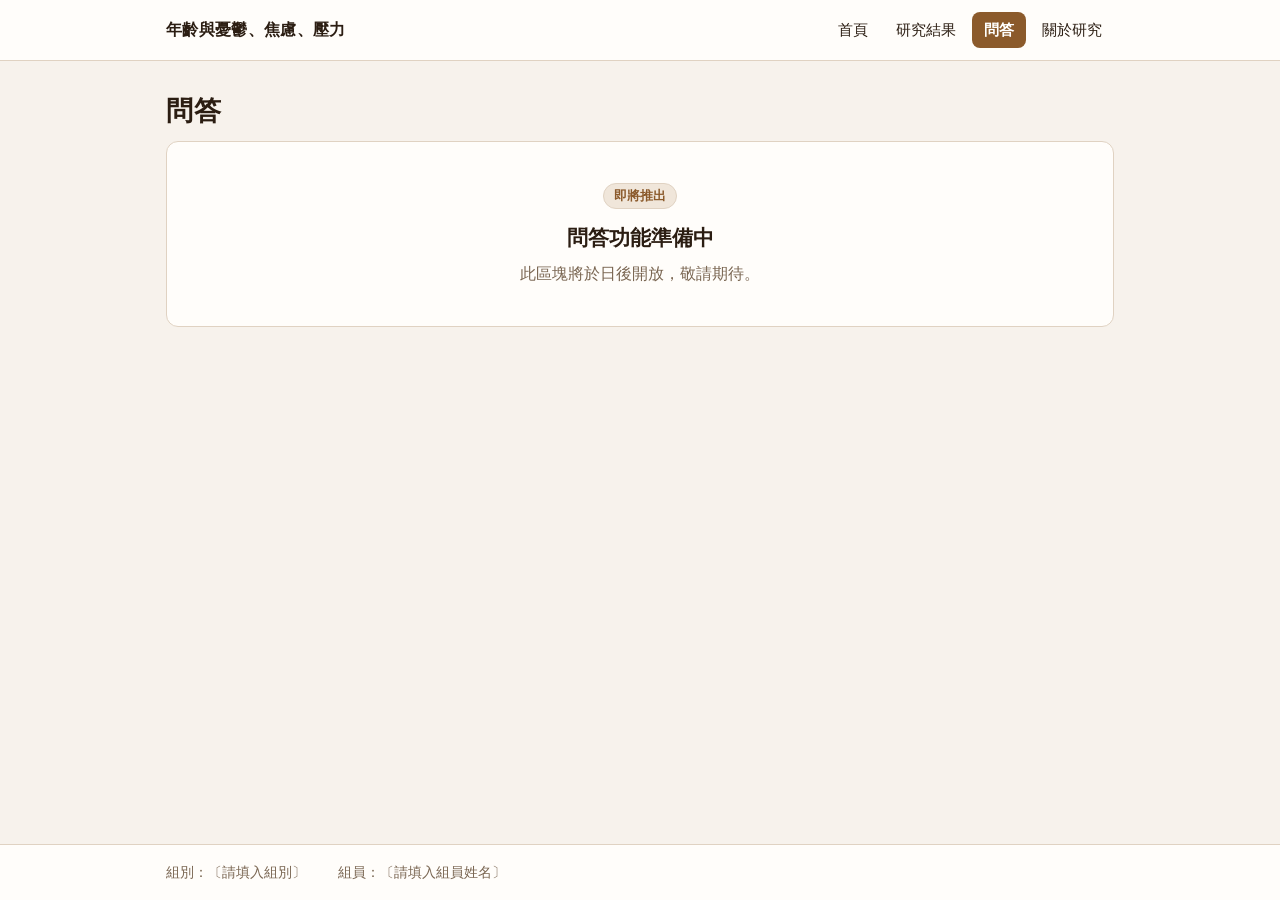
==== ask.html @ e364b39c "網站改成多分頁" ====
<!DOCTYPE html>
<html lang="zh-Hant">
<head>
<meta charset="UTF-8">
<meta name="viewport" content="width=device-width, initial-scale=1">
<title>問答｜年齡與憂鬱、焦慮、壓力的關係</title>
<link rel="stylesheet" href="style.css">
</head>
<body>
<header class="site-header">
  <div class="wrap">
    <a class="brand" href="index.html">年齡與憂鬱、焦慮、壓力</a>
    <nav aria-label="主選單"><a href="index.html">首頁</a><a href="results.html">研究結果</a><a href="ask.html" aria-current="page">問答</a><a href="about.html">關於研究</a></nav>
  </div>
</header>
<main class="page">
  <h1>問答</h1>
  <section class="card soon" aria-labelledby="soonTitle">
    <span class="badge">即將推出</span>
    <h2 id="soonTitle">問答功能準備中</h2>
    <p>此區塊將於日後開放，敬請期待。</p>
  </section>
</main>
<footer class="site-footer">
  <div class="wrap">
    <span>組別：〔請填入組別〕</span>
    <span>組員：〔請填入組員姓名〕</span>
  </div>
</footer>
</body>
</html>
---- style.css ----
:root{
    --bg:#f7f2ec; --card:#fffdfa; --fg:#2b1d12; --muted:#7a6652; --line:#e0d2c2; --grid:#f0e6da;
    --accent:#8b5a2b; --accent-fg:#ffffff; --tip-bg:#2b1d12; --tip-fg:#ffffff;
    --s1:#5b3513; --s2:#a5672f; --s3:#c99560;
    --l0:#f1e4d3; --l1:#dcc09a; --l2:#c19a6b; --l3:#8b5a2b; --l4:#4a2c14;
  }
  @media (prefers-color-scheme: dark){
    :root{
      --bg:#1a1512; --card:#231c17; --fg:#efe6dc; --muted:#b3a190; --line:#4a3d33; --grid:#342b24;
      --accent:#c19a6b; --accent-fg:#1a1512; --tip-bg:#f1e6d8; --tip-fg:#2b1d12;
      --s1:#a77547; --s2:#cf9c66; --s3:#ecd0ac;
      --l4:#6b3f1c;
    }
  }
  *{box-sizing:border-box}
  html{-webkit-text-size-adjust:100%}
  body{
    margin:0; background:var(--bg); color:var(--fg);
    font-family:-apple-system,BlinkMacSystemFont,"Segoe UI","Noto Sans TC","PingFang TC","Microsoft JhengHei",sans-serif;
    line-height:1.6;
  }
  .page{max-width:980px; margin:0 auto; padding:28px 16px 56px}
  h1{font-size:1.7rem; margin:0 0 8px; letter-spacing:.02em}
  .lead{margin:0 0 22px; color:var(--muted)}
  .card{background:var(--card); border:1px solid var(--line); border-radius:12px; padding:18px 18px 20px; margin-bottom:18px}
  h2{font-size:1.1rem; margin:0 0 4px}
  .sub{margin:0 0 14px; color:var(--muted); font-size:.9rem}

  /* ===== 版面：導覽列與頁尾 ===== */
  body{min-height:100vh; display:flex; flex-direction:column}
  main.page{flex:1; width:100%}
  .wrap{max-width:980px; margin:0 auto; padding:12px 16px; display:flex; flex-wrap:wrap; gap:8px 20px; align-items:center; justify-content:space-between}
  .site-header{background:var(--card); border-bottom:1px solid var(--line)}
  .brand{font-weight:700; color:var(--fg); text-decoration:none; letter-spacing:.02em}
  .site-header nav{display:flex; flex-wrap:wrap; gap:4px}
  .site-header nav a{padding:6px 12px; border-radius:8px; color:var(--fg); text-decoration:none; font-size:.95rem}
  .site-header nav a:hover{background:var(--grid)}
  .site-header nav a[aria-current="page"]{background:var(--accent); color:var(--accent-fg); font-weight:600}
  .site-header a:focus-visible, .site-footer a:focus-visible, a.entry:focus-visible{outline:2px solid var(--accent); outline-offset:2px}
  .site-footer{background:var(--card); border-top:1px solid var(--line); color:var(--muted); font-size:.9rem}
  .site-footer .wrap{justify-content:flex-start; gap:6px 32px; padding:16px}

  /* ===== 首頁 ===== */
  .intro{margin:0 0 22px; max-width:46em}
  .stats{display:grid; grid-template-columns:repeat(auto-fit,minmax(220px,1fr)); gap:14px; margin-bottom:26px}
  .stat{margin:0}
  .stat .label{color:var(--muted); font-size:.85rem; margin:0 0 4px}
  .stat .value{font-size:2rem; font-weight:700; line-height:1.2; color:var(--accent); font-variant-numeric:tabular-nums}
  .stat .value.small{font-size:1.1rem; line-height:1.7; color:var(--fg); font-weight:600}
  .stat .note{color:var(--muted); font-size:.82rem; margin:6px 0 0}
  .entries{display:grid; grid-template-columns:repeat(auto-fit,minmax(220px,1fr)); gap:14px}
  a.entry{display:block; text-decoration:none; color:var(--fg); margin:0; transition:border-color .15s}
  a.entry:hover{border-color:var(--accent)}
  a.entry h2{margin-bottom:6px}
  a.entry p{margin:0; color:var(--muted); font-size:.9rem}
  a.entry .go{display:inline-block; margin-top:10px; color:var(--accent); font-weight:600; font-size:.9rem}

  /* ===== 問答、關於 ===== */
  .badge{display:inline-block; padding:2px 10px; border-radius:999px; background:var(--grid); color:var(--accent); font-size:.8rem; font-weight:600; border:1px solid var(--line)}
  .soon{text-align:center; padding:40px 18px}
  .soon h2{font-size:1.3rem; margin:12px 0 6px}
  .soon p{margin:0; color:var(--muted)}
  .prose h2{margin:0 0 8px}
  .prose p, .prose li{font-size:.95rem}
  .prose p{margin:0 0 8px}
  .prose ul{margin:0; padding-left:1.2em}
  .prose li{margin:0 0 6px}
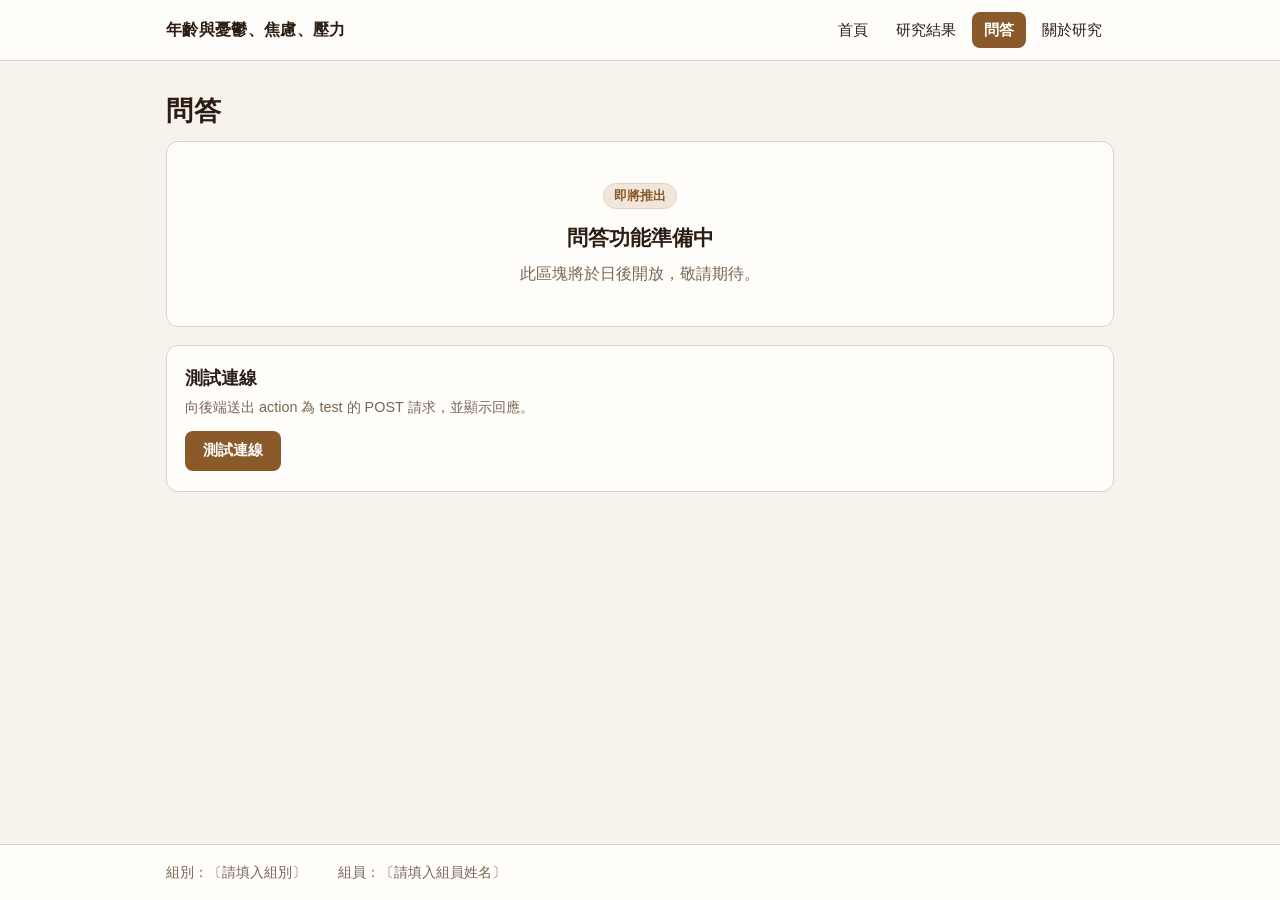
==== commit 50d03a29: "Update ask.html" ====
--- a/ask.html
+++ b/ask.html
@@ -5,6 +5,20 @@
 <meta name="viewport" content="width=device-width, initial-scale=1">
 <title>問答｜年齡與憂鬱、焦慮、壓力的關係</title>
 <link rel="stylesheet" href="style.css">
+<style>
+  .conn h2{margin:0 0 4px}
+  .conn .sub{margin:0 0 12px}
+  .conn button{
+    font:inherit; font-size:.92rem; font-weight:600; padding:8px 18px; border:0; border-radius:8px;
+    background:var(--accent); color:var(--accent-fg); cursor:pointer;
+  }
+  .conn button:disabled{opacity:.6; cursor:wait}
+  .conn button:focus-visible{outline:2px solid var(--accent); outline-offset:2px}
+  #connResult{margin:12px 0 0; padding:10px 12px; border:1px solid var(--line); border-radius:8px; background:var(--grid); font-size:.9rem; white-space:pre-wrap; word-break:break-word}
+  #connResult[hidden]{display:none}
+  #connResult.err{border-color:var(--accent)}
+  #connResult code{font-family:ui-monospace,Menlo,Consolas,monospace}
+</style>
 </head>
 <body>
 <header class="site-header">
@@ -20,6 +34,12 @@
     <h2 id="soonTitle">問答功能準備中</h2>
     <p>此區塊將於日後開放，敬請期待。</p>
   </section>
+  <section class="card conn" aria-labelledby="connTitle">
+    <h2 id="connTitle">測試連線</h2>
+    <p class="sub">向後端送出 action 為 test 的 POST 請求，並顯示回應。</p>
+    <button type="button" id="connBtn">測試連線</button>
+    <div id="connResult" role="status" aria-live="polite" hidden></div>
+  </section>
 </main>
 <footer class="site-footer">
   <div class="wrap">
@@ -27,5 +47,42 @@
     <span>組員：〔請填入組員姓名〕</span>
   </div>
 </footer>
+<script>
+const API_URL = 'https://dass-42.sharon6966188.workers.dev/';
+const btn = document.getElementById('connBtn');
+const out = document.getElementById('connResult');
+
+function show(text, isError) {
+  out.textContent = text;
+  out.className = isError ? 'err' : '';
+  out.hidden = false;
+}
+
+btn.addEventListener('click', async () => {
+  btn.disabled = true;
+  show('連線中…', false);
+  try {
+    const res = await fetch(API_URL, {
+      method: 'POST',
+      headers: { 'Content-Type': 'application/json' },
+      body: JSON.stringify({ action: 'test' })
+    });
+    const raw = await res.text();
+    let data = null;
+    try { data = JSON.parse(raw); } catch (e) { /* 回應不是 JSON */ }
+
+    if (res.ok) {
+      show('連線成功（狀態碼 ' + res.status + '）\n回應：' + (data !== null ? JSON.stringify(data) : raw), false);
+    } else {
+      const msg = (data && data.error) ? data.error : (raw || '沒有回應內容');
+      show('連線失敗（狀態碼 ' + res.status + '）\n錯誤訊息：' + msg, true);
+    }
+  } catch (err) {
+    show('連線失敗：無法連到後端。請確認網路連線、後端網址是否正確，以及後端是否已部署並允許此網站呼叫（CORS）。\n（' + err.message + '）', true);
+  } finally {
+    btn.disabled = false;
+  }
+});
+</script>
 </body>
 </html>
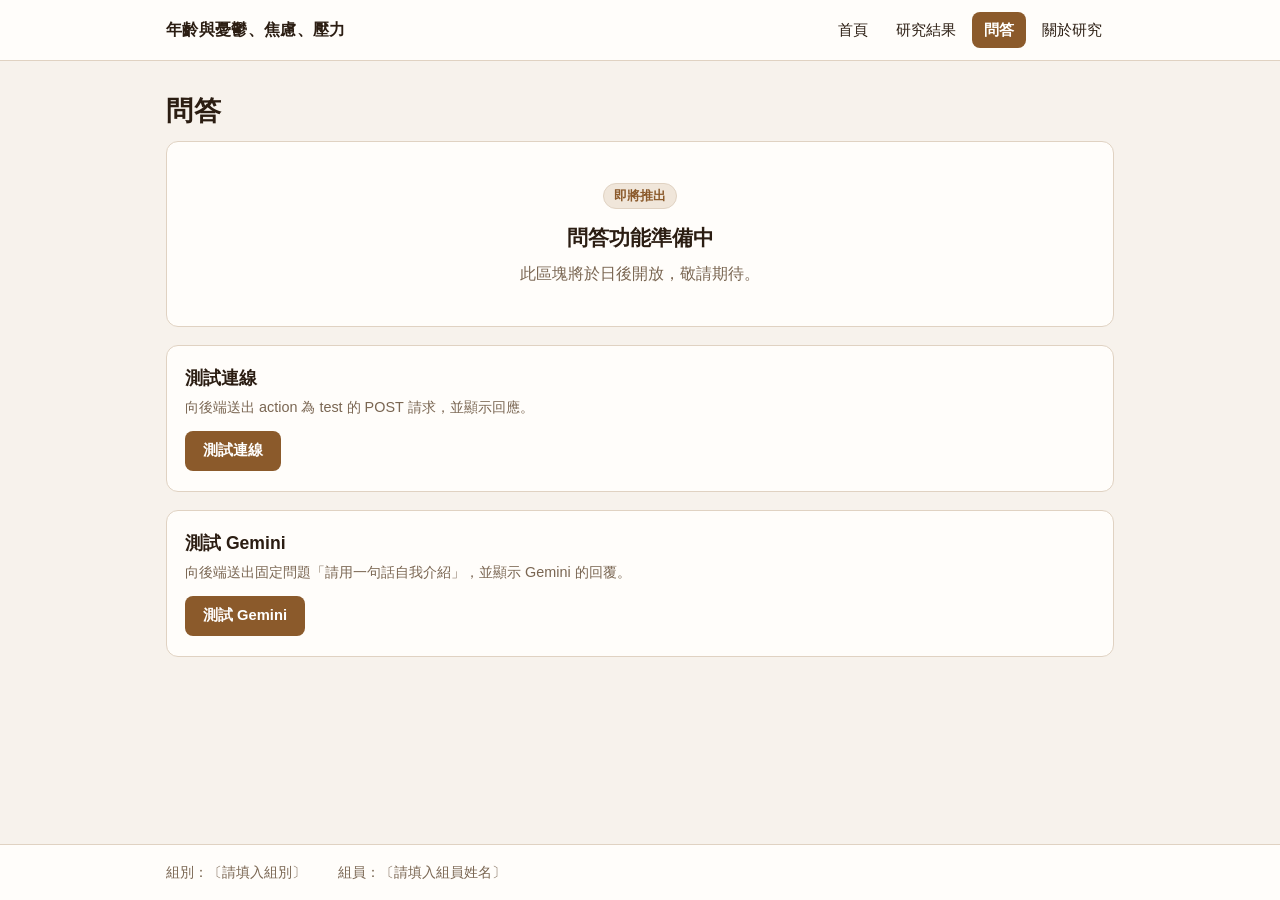
==== commit 71cafa56: "Update ask.html test Gemini API connection" ====
--- a/ask.html
+++ b/ask.html
@@ -14,10 +14,9 @@
   }
   .conn button:disabled{opacity:.6; cursor:wait}
   .conn button:focus-visible{outline:2px solid var(--accent); outline-offset:2px}
-  #connResult{margin:12px 0 0; padding:10px 12px; border:1px solid var(--line); border-radius:8px; background:var(--grid); font-size:.9rem; white-space:pre-wrap; word-break:break-word}
-  #connResult[hidden]{display:none}
-  #connResult.err{border-color:var(--accent)}
-  #connResult code{font-family:ui-monospace,Menlo,Consolas,monospace}
+  #connResult, #geminiResult{margin:12px 0 0; padding:10px 12px; border:1px solid var(--line); border-radius:8px; background:var(--grid); font-size:.9rem; white-space:pre-wrap; word-break:break-word}
+  #connResult[hidden], #geminiResult[hidden]{display:none}
+  #connResult.err, #geminiResult.err{border-color:var(--accent)}
 </style>
 </head>
 <body>
@@ -40,6 +39,13 @@
     <button type="button" id="connBtn">測試連線</button>
     <div id="connResult" role="status" aria-live="polite" hidden></div>
   </section>
+
+  <section class="card conn" aria-labelledby="geminiTitle">
+    <h2 id="geminiTitle">測試 Gemini</h2>
+    <p class="sub">向後端送出固定問題「請用一句話自我介紹」，並顯示 Gemini 的回覆。</p>
+    <button type="button" id="geminiBtn">測試 Gemini</button>
+    <div id="geminiResult" role="status" aria-live="polite" hidden></div>
+  </section>
 </main>
 <footer class="site-footer">
   <div class="wrap">
@@ -49,6 +55,23 @@
 </footer>
 <script>
 const API_URL = 'https://dass-42.sharon6966188.workers.dev/';
+
+// 對後端送出 POST（JSON），回傳狀態與解析後的內容
+async function callApi(payload) {
+  const res = await fetch(API_URL, {
+    method: 'POST',
+    headers: { 'Content-Type': 'application/json' },
+    body: JSON.stringify(payload)
+  });
+  const raw = await res.text();
+  let data = null;
+  try { data = JSON.parse(raw); } catch (e) { /* 回應不是 JSON */ }
+  return { res, raw, data };
+}
+
+const NETWORK_ERROR = '連線失敗：無法連到後端。請確認網路連線、後端網址是否正確，以及後端是否已部署並允許此網站呼叫（CORS）。';
+
+// ===== 測試連線 =====
 const btn = document.getElementById('connBtn');
 const out = document.getElementById('connResult');
 
@@ -62,15 +85,7 @@
   btn.disabled = true;
   show('連線中…', false);
   try {
-    const res = await fetch(API_URL, {
-      method: 'POST',
-      headers: { 'Content-Type': 'application/json' },
-      body: JSON.stringify({ action: 'test' })
-    });
-    const raw = await res.text();
-    let data = null;
-    try { data = JSON.parse(raw); } catch (e) { /* 回應不是 JSON */ }
-
+    const { res, raw, data } = await callApi({ action: 'test' });
     if (res.ok) {
       show('連線成功（狀態碼 ' + res.status + '）\n回應：' + (data !== null ? JSON.stringify(data) : raw), false);
     } else {
@@ -78,9 +93,37 @@
       show('連線失敗（狀態碼 ' + res.status + '）\n錯誤訊息：' + msg, true);
     }
   } catch (err) {
-    show('連線失敗：無法連到後端。請確認網路連線、後端網址是否正確，以及後端是否已部署並允許此網站呼叫（CORS）。\n（' + err.message + '）', true);
+    show(NETWORK_ERROR + '\n（' + err.message + '）', true);
   } finally {
     btn.disabled = false;
+  }
+});
+
+// ===== 測試 Gemini =====
+const gBtn = document.getElementById('geminiBtn');
+const gOut = document.getElementById('geminiResult');
+
+function gShow(text, isError) {
+  gOut.textContent = text;
+  gOut.className = isError ? 'err' : '';
+  gOut.hidden = false;
+}
+
+gBtn.addEventListener('click', async () => {
+  gBtn.disabled = true;
+  gShow('等待 Gemini 回覆中…', false);
+  try {
+    const { res, raw, data } = await callApi({ action: 'ask', question: '請用一句話自我介紹' });
+    if (res.ok && data && typeof data.answer === 'string') {
+      gShow(data.answer, false);
+    } else {
+      const msg = (data && data.error) ? data.error : (raw || '沒有回應內容');
+      gShow('呼叫失敗（狀態碼 ' + res.status + '）\n錯誤訊息：' + msg, true);
+    }
+  } catch (err) {
+    gShow(NETWORK_ERROR + '\n（' + err.message + '）', true);
+  } finally {
+    gBtn.disabled = false;
   }
 });
 </script>
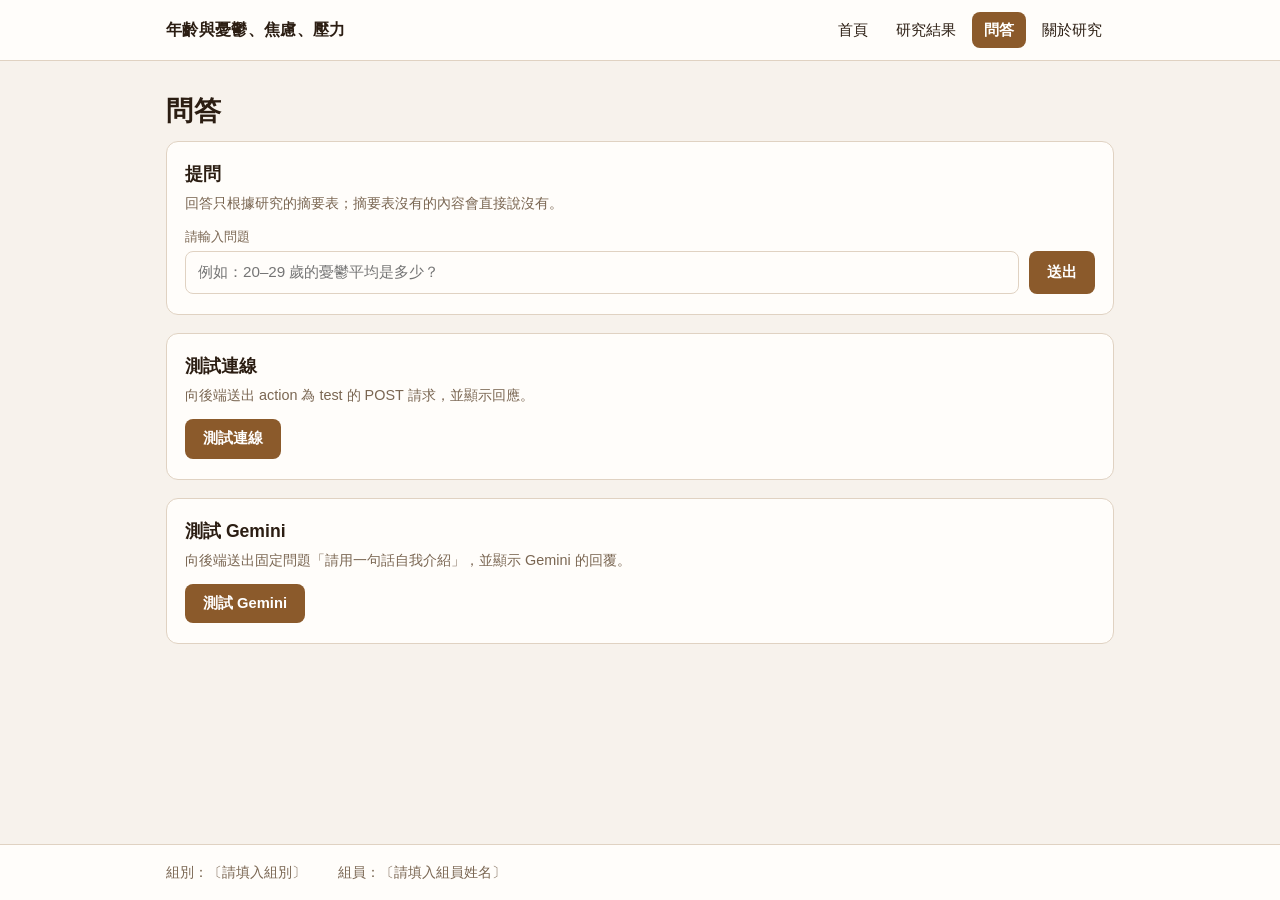
==== commit ee080274: "Update ask.html" ====
--- a/ask.html
+++ b/ask.html
@@ -14,9 +14,13 @@
   }
   .conn button:disabled{opacity:.6; cursor:wait}
   .conn button:focus-visible{outline:2px solid var(--accent); outline-offset:2px}
-  #connResult, #geminiResult{margin:12px 0 0; padding:10px 12px; border:1px solid var(--line); border-radius:8px; background:var(--grid); font-size:.9rem; white-space:pre-wrap; word-break:break-word}
-  #connResult[hidden], #geminiResult[hidden]{display:none}
-  #connResult.err, #geminiResult.err{border-color:var(--accent)}
+  #connResult, #geminiResult, #qaResult{margin:12px 0 0; padding:10px 12px; border:1px solid var(--line); border-radius:8px; background:var(--grid); font-size:.9rem; white-space:pre-wrap; word-break:break-word}
+  #connResult[hidden], #geminiResult[hidden], #qaResult[hidden]{display:none}
+  #connResult.err, #geminiResult.err, #qaResult.err{border-color:var(--accent)}
+  .qa-label{display:block; font-size:.8rem; color:var(--muted); margin-bottom:4px}
+  .qa-row{display:flex; gap:10px; flex-wrap:wrap}
+  .qa-row input{flex:1 1 240px; min-width:0; font:inherit; font-size:.95rem; padding:8px 12px; border:1px solid var(--line); border-radius:8px; background:var(--card); color:var(--fg)}
+  .qa-row input:focus-visible{outline:2px solid var(--accent); outline-offset:1px}
 </style>
 </head>
 <body>
@@ -28,10 +32,17 @@
 </header>
 <main class="page">
   <h1>問答</h1>
-  <section class="card soon" aria-labelledby="soonTitle">
-    <span class="badge">即將推出</span>
-    <h2 id="soonTitle">問答功能準備中</h2>
-    <p>此區塊將於日後開放，敬請期待。</p>
+  <section class="card conn qa" aria-labelledby="qaTitle">
+    <h2 id="qaTitle">提問</h2>
+    <p class="sub">回答只根據研究的摘要表；摘要表沒有的內容會直接說沒有。</p>
+    <form id="qaForm">
+      <label class="qa-label" for="qaInput">請輸入問題</label>
+      <div class="qa-row">
+        <input type="text" id="qaInput" maxlength="500" autocomplete="off" placeholder="例如：20–29 歲的憂鬱平均是多少？" required>
+        <button type="submit" id="qaBtn">送出</button>
+      </div>
+    </form>
+    <div id="qaResult" role="status" aria-live="polite" hidden></div>
   </section>
   <section class="card conn" aria-labelledby="connTitle">
     <h2 id="connTitle">測試連線</h2>
@@ -126,6 +137,45 @@
     gBtn.disabled = false;
   }
 });
+
+// ===== 問答 =====
+const qaForm = document.getElementById('qaForm');
+const qaInput = document.getElementById('qaInput');
+const qaBtn = document.getElementById('qaBtn');
+const qaOut = document.getElementById('qaResult');
+
+function qaShow(text, isError) {
+  qaOut.textContent = text;
+  qaOut.className = isError ? 'err' : '';
+  qaOut.hidden = false;
+}
+
+qaForm.addEventListener('submit', async (e) => {
+  e.preventDefault();
+  const question = qaInput.value.trim();
+  if (question === '') {
+    qaShow('請先輸入問題。', true);
+    return;
+  }
+  qaBtn.disabled = true;
+  qaInput.disabled = true;
+  qaShow('回答中…', false);
+  try {
+    const { res, raw, data } = await callApi({ action: 'ask', question });
+    if (res.ok && data && typeof data.answer === 'string') {
+      qaShow(data.answer, false);
+    } else {
+      const msg = (data && data.error) ? data.error : (raw || '沒有回應內容');
+      qaShow('回答失敗（狀態碼 ' + res.status + '）\n錯誤訊息：' + msg, true);
+    }
+  } catch (err) {
+    qaShow(NETWORK_ERROR + '\n（' + err.message + '）', true);
+  } finally {
+    qaBtn.disabled = false;
+    qaInput.disabled = false;
+    qaInput.focus();
+  }
+});
 </script>
 </body>
 </html>
